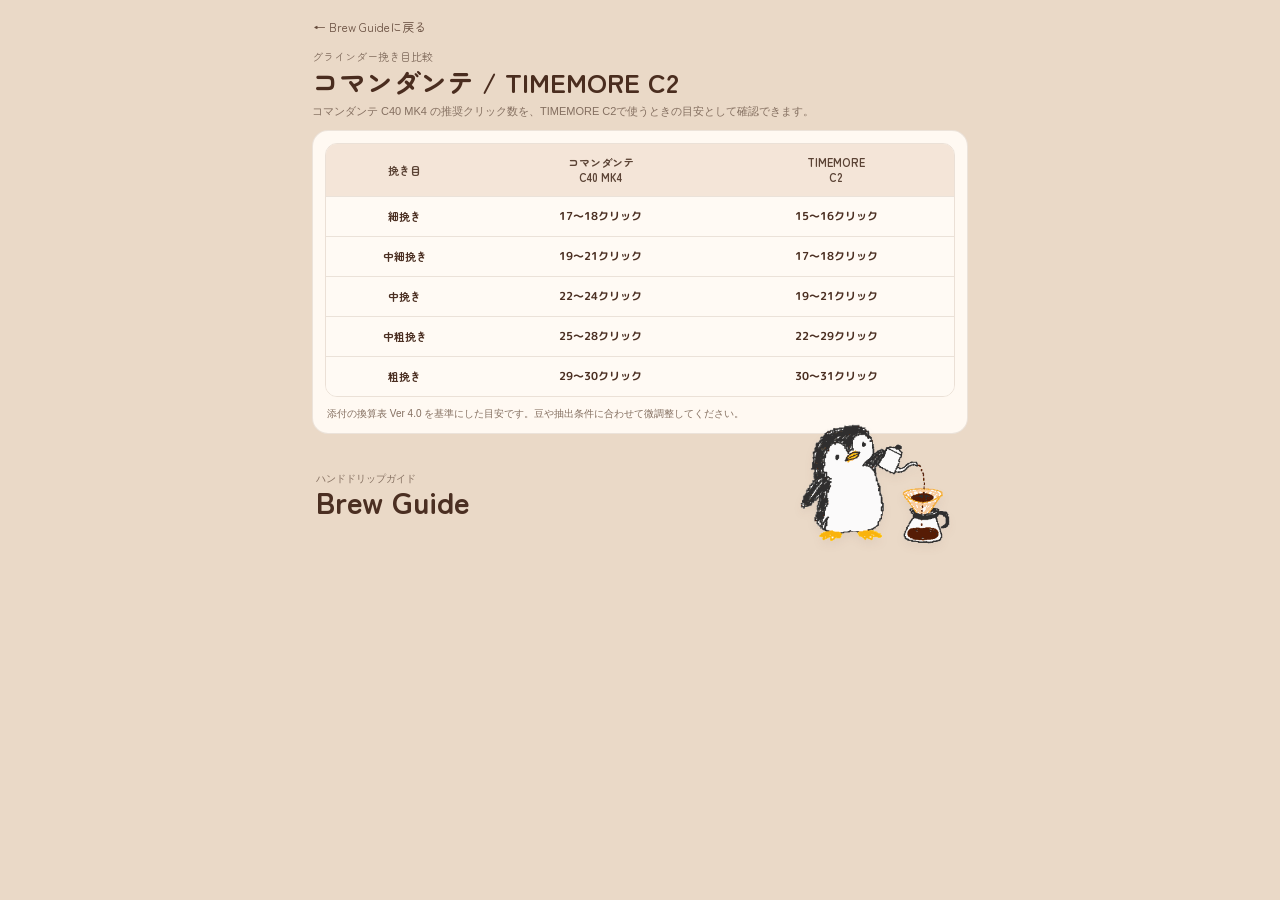
==== grinder.html @ e85604e3 "Add grinder comparison table" ====
<!doctype html>
<html lang="ja">
<head>
<meta charset="utf-8">
<meta name="viewport" content="width=device-width,initial-scale=1,viewport-fit=cover">
<meta name="theme-color" content="#ead9c7">
<meta name="apple-mobile-web-app-capable" content="yes">
<title>挽き目比較 | Brew Guide</title>
<link rel="preconnect" href="https://fonts.googleapis.com">
<link rel="preconnect" href="https://fonts.gstatic.com" crossorigin>
<link href="https://fonts.googleapis.com/css2?family=M+PLUS+Rounded+1c:wght@400;500;700;800;900&family=Zen+Maru+Gothic:wght@500;700&display=swap" rel="stylesheet">
<style>
:root{--bg:#ead9c7;--panel:#fff9f2;--panel2:#f3e5d8;--ink:#3a2418;--muted:#846f60;--line:rgba(111,78,55,.14);--deep:#4a2d1f;--r:'Zen Maru Gothic',sans-serif;--n:'M PLUS Rounded 1c',sans-serif}
*{box-sizing:border-box}body{margin:0;background:var(--bg);color:var(--ink);font-family:-apple-system,BlinkMacSystemFont,"Hiragino Sans","Yu Gothic",Meiryo,sans-serif}.wrap{width:min(100%,680px);margin:auto;padding:10px 12px 18px}.back{display:inline-block;padding:8px 2px;color:#654b3c;text-decoration:none;font-family:var(--r);font-size:12px}.head{margin:5px 0 10px}.eyebrow{font-family:var(--r);font-size:11px;color:var(--muted);margin:0 0 2px}.title{font-family:var(--r);font-size:27px;line-height:1.15;margin:0;color:var(--deep)}.lead{font-size:11px;color:var(--muted);line-height:1.55;margin:6px 0 0}.card{background:var(--panel);border:1px solid rgba(111,78,55,.13);border-radius:16px;padding:12px;margin-top:8px}.tableWrap{overflow:hidden;border-radius:12px;border:1px solid var(--line)}table{width:100%;border-collapse:collapse;table-layout:fixed}th,td{padding:11px 6px;text-align:center;border-bottom:1px solid var(--line);font-size:11px}th{background:#f4e5d8;font-family:var(--r);font-weight:700;color:#5b4335;line-height:1.35}td{background:#fffaf4;font-family:var(--n);font-weight:700;color:#4b2f22}th:first-child,td:first-child{width:25%;font-family:var(--r)}tr:last-child td{border-bottom:0}.note{font-size:10px;color:var(--muted);line-height:1.55;margin:9px 2px 0}.brand{position:relative;min-height:130px;margin-top:4px}.brandText{position:absolute;left:4px;top:34px;z-index:2}.sub{font-size:10px;color:var(--muted);margin:0}.brandTitle{font-family:var(--r);font-size:31px;font-weight:700;margin:0;line-height:.96;color:#4b2f22}.penguin{position:absolute;right:18px;top:-14px;width:150px;filter:drop-shadow(0 5px 4px rgba(75,47,34,.05))}@media(max-width:430px){.wrap{padding:8px 10px 14px}.title{font-size:25px}.card{padding:9px}.tableWrap{border-radius:11px}th,td{padding:10px 3px;font-size:10.5px}.brandTitle{font-size:30px}.penguin{width:148px}}
</style>
</head>
<body>
<main class="wrap">
  <a class="back" href="./">← Brew Guideに戻る</a>
  <header class="head">
    <p class="eyebrow">グラインダー挽き目比較</p>
    <h1 class="title">コマンダンテ / TIMEMORE C2</h1>
    <p class="lead">コマンダンテ C40 MK4 の推奨クリック数を、TIMEMORE C2で使うときの目安として確認できます。</p>
  </header>
  <section class="card">
    <div class="tableWrap">
      <table>
        <thead><tr><th>挽き目</th><th>コマンダンテ<br>C40 MK4</th><th>TIMEMORE<br>C2</th></tr></thead>
        <tbody>
          <tr><td>細挽き</td><td>17〜18クリック</td><td>15〜16クリック</td></tr>
          <tr><td>中細挽き</td><td>19〜21クリック</td><td>17〜18クリック</td></tr>
          <tr><td>中挽き</td><td>22〜24クリック</td><td>19〜21クリック</td></tr>
          <tr><td>中粗挽き</td><td>25〜28クリック</td><td>22〜29クリック</td></tr>
          <tr><td>粗挽き</td><td>29〜30クリック</td><td>30〜31クリック</td></tr>
        </tbody>
      </table>
    </div>
    <p class="note">添付の換算表 Ver 4.0 を基準にした目安です。豆や抽出条件に合わせて微調整してください。</p>
  </section>
  <footer class="brand"><div class="brandText"><p class="sub">ハンドドリップガイド</p><p class="brandTitle">Brew Guide</p></div><img class="penguin" src="./penguin-hero-transparent.png?v=2" alt="ペンギンがコーヒーを淹れているイラスト"></footer>
</main>
</body>
</html>
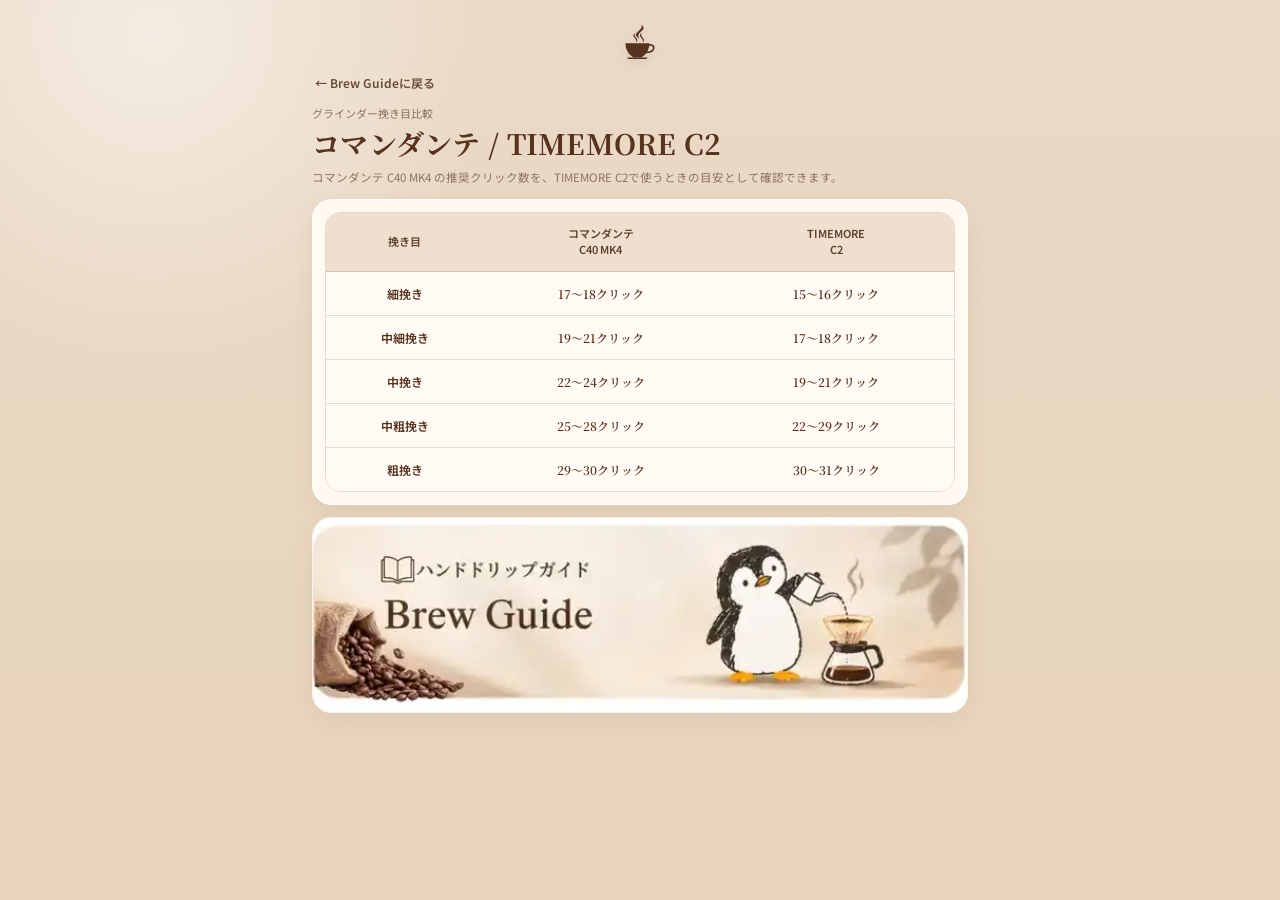
==== commit 384baf1e: "Redesign Brew Guide visual system" ====
--- a/grinder.html
+++ b/grinder.html
@@ -3,41 +3,24 @@
 <head>
 <meta charset="utf-8">
 <meta name="viewport" content="width=device-width,initial-scale=1,viewport-fit=cover">
-<meta name="theme-color" content="#ead9c7">
+<meta name="theme-color" content="#ead8c4">
 <meta name="apple-mobile-web-app-capable" content="yes">
-<title>挽き目比較 | Brew Guide</title>
+<title>クリック比較表 | Brew Guide</title>
 <link rel="preconnect" href="https://fonts.googleapis.com">
 <link rel="preconnect" href="https://fonts.gstatic.com" crossorigin>
-<link href="https://fonts.googleapis.com/css2?family=M+PLUS+Rounded+1c:wght@400;500;700;800;900&family=Zen+Maru+Gothic:wght@500;700&display=swap" rel="stylesheet">
+<link href="https://fonts.googleapis.com/css2?family=Noto+Sans+JP:wght@400;500;600;700&family=Noto+Serif+JP:wght@500;600;700&display=swap" rel="stylesheet">
+<link rel="stylesheet" href="./theme.css?v=16">
 <style>
-:root{--bg:#ead9c7;--panel:#fff9f2;--panel2:#f3e5d8;--ink:#3a2418;--muted:#846f60;--line:rgba(111,78,55,.14);--deep:#4a2d1f;--r:'Zen Maru Gothic',sans-serif;--n:'M PLUS Rounded 1c',sans-serif}
-*{box-sizing:border-box}body{margin:0;background:var(--bg);color:var(--ink);font-family:-apple-system,BlinkMacSystemFont,"Hiragino Sans","Yu Gothic",Meiryo,sans-serif}.wrap{width:min(100%,680px);margin:auto;padding:10px 12px 18px}.back{display:inline-block;padding:8px 2px;color:#654b3c;text-decoration:none;font-family:var(--r);font-size:12px}.head{margin:5px 0 10px}.eyebrow{font-family:var(--r);font-size:11px;color:var(--muted);margin:0 0 2px}.title{font-family:var(--r);font-size:27px;line-height:1.15;margin:0;color:var(--deep)}.lead{font-size:11px;color:var(--muted);line-height:1.55;margin:6px 0 0}.card{background:var(--panel);border:1px solid rgba(111,78,55,.13);border-radius:16px;padding:12px;margin-top:8px}.tableWrap{overflow:hidden;border-radius:12px;border:1px solid var(--line)}table{width:100%;border-collapse:collapse;table-layout:fixed}th,td{padding:11px 6px;text-align:center;border-bottom:1px solid var(--line);font-size:11px}th{background:#f4e5d8;font-family:var(--r);font-weight:700;color:#5b4335;line-height:1.35}td{background:#fffaf4;font-family:var(--n);font-weight:700;color:#4b2f22}th:first-child,td:first-child{width:25%;font-family:var(--r)}tr:last-child td{border-bottom:0}.note{font-size:10px;color:var(--muted);line-height:1.55;margin:9px 2px 0}.brand{position:relative;min-height:130px;margin-top:4px}.brandText{position:absolute;left:4px;top:34px;z-index:2}.sub{font-size:10px;color:var(--muted);margin:0}.brandTitle{font-family:var(--r);font-size:31px;font-weight:700;margin:0;line-height:.96;color:#4b2f22}.penguin{position:absolute;right:18px;top:-14px;width:150px;filter:drop-shadow(0 5px 4px rgba(75,47,34,.05))}@media(max-width:430px){.wrap{padding:8px 10px 14px}.title{font-size:25px}.card{padding:9px}.tableWrap{border-radius:11px}th,td{padding:10px 3px;font-size:10.5px}.brandTitle{font-size:30px}.penguin{width:148px}}
+.grinderWrap{width:min(100%,680px);margin:auto;padding:18px 12px 24px}.back{display:inline-flex;align-items:center;gap:5px;color:#684b39;text-decoration:none;font-size:12px;font-weight:600;padding:8px 3px}.grinderHead{margin:7px 0 12px}.grinderEyebrow{font-size:11px;color:var(--muted);margin:0 0 4px}.grinderTitle{font-family:var(--serif);font-size:28px;line-height:1.25;margin:0;color:var(--deep);letter-spacing:.01em}.grinderLead{font-size:11.5px;color:var(--muted);line-height:1.7;margin:7px 0 0}.grinderCard{background:rgba(255,250,243,.96);border:1px solid rgba(255,255,255,.78);border-radius:20px;box-shadow:var(--shadow);padding:12px;margin-top:10px}.tableWrap{overflow:hidden;border-radius:15px;border:1px solid var(--line)}table{width:100%;border-collapse:collapse;table-layout:fixed}th,td{padding:13px 6px;text-align:center;border-bottom:1px solid var(--line)}th{background:#f0dfcf;color:#5d402f;font-size:11px;font-weight:600;line-height:1.45}td{background:#fffaf4;color:var(--deep);font-family:var(--serif);font-size:12px;font-weight:600}th:first-child,td:first-child{width:25%;font-family:var(--sans);font-weight:600}tr:last-child td{border-bottom:0}.grinderFooter{margin-top:12px;border-radius:19px;overflow:hidden;box-shadow:var(--shadow);border:1px solid rgba(255,255,255,.72)}.grinderFooter img{display:block;width:100%;height:auto}@media(max-width:430px){.grinderWrap{padding:13px 10px 20px}.grinderTitle{font-size:25px}.grinderCard{padding:9px;border-radius:18px}.tableWrap{border-radius:13px}th,td{padding:11px 3px;font-size:10.8px}.grinderFooter{border-radius:17px}}
 </style>
 </head>
 <body>
-<main class="wrap">
+<main class="grinderWrap">
+  <div class="appMark" aria-hidden="true"><svg><use href="./coffee-icons.svg#cup"></use></svg></div>
   <a class="back" href="./">← Brew Guideに戻る</a>
-  <header class="head">
-    <p class="eyebrow">グラインダー挽き目比較</p>
-    <h1 class="title">コマンダンテ / TIMEMORE C2</h1>
-    <p class="lead">コマンダンテ C40 MK4 の推奨クリック数を、TIMEMORE C2で使うときの目安として確認できます。</p>
-  </header>
-  <section class="card">
-    <div class="tableWrap">
-      <table>
-        <thead><tr><th>挽き目</th><th>コマンダンテ<br>C40 MK4</th><th>TIMEMORE<br>C2</th></tr></thead>
-        <tbody>
-          <tr><td>細挽き</td><td>17〜18クリック</td><td>15〜16クリック</td></tr>
-          <tr><td>中細挽き</td><td>19〜21クリック</td><td>17〜18クリック</td></tr>
-          <tr><td>中挽き</td><td>22〜24クリック</td><td>19〜21クリック</td></tr>
-          <tr><td>中粗挽き</td><td>25〜28クリック</td><td>22〜29クリック</td></tr>
-          <tr><td>粗挽き</td><td>29〜30クリック</td><td>30〜31クリック</td></tr>
-        </tbody>
-      </table>
-    </div>
-    <p class="note">添付の換算表 Ver 4.0 を基準にした目安です。豆や抽出条件に合わせて微調整してください。</p>
-  </section>
-  <footer class="brand"><div class="brandText"><p class="sub">ハンドドリップガイド</p><p class="brandTitle">Brew Guide</p></div><img class="penguin" src="./penguin-hero-transparent.png?v=2" alt="ペンギンがコーヒーを淹れているイラスト"></footer>
+  <header class="grinderHead"><p class="grinderEyebrow">グラインダー挽き目比較</p><h1 class="grinderTitle">コマンダンテ / TIMEMORE C2</h1><p class="grinderLead">コマンダンテ C40 MK4 の推奨クリック数を、TIMEMORE C2で使うときの目安として確認できます。</p></header>
+  <section class="grinderCard"><div class="tableWrap"><table><thead><tr><th>挽き目</th><th>コマンダンテ<br>C40 MK4</th><th>TIMEMORE<br>C2</th></tr></thead><tbody><tr><td>細挽き</td><td>17〜18クリック</td><td>15〜16クリック</td></tr><tr><td>中細挽き</td><td>19〜21クリック</td><td>17〜18クリック</td></tr><tr><td>中挽き</td><td>22〜24クリック</td><td>19〜21クリック</td></tr><tr><td>中粗挽き</td><td>25〜28クリック</td><td>22〜29クリック</td></tr><tr><td>粗挽き</td><td>29〜30クリック</td><td>30〜31クリック</td></tr></tbody></table></div></section>
+  <footer class="grinderFooter"><img src="./footer-banner.webp?v=16" alt="ハンドドリップガイド Brew Guide"></footer>
 </main>
 </body>
-</html>+</html>
--- a/theme.css
+++ b/theme.css
@@ -0,0 +1,53 @@
+:root{
+  --bg:#ead8c4;
+  --paper:#fffaf3;
+  --paper-2:#f6eadc;
+  --paper-3:#efdecc;
+  --ink:#4a2b1b;
+  --muted:#8d7463;
+  --deep:#56321f;
+  --accent:#8f6847;
+  --line:rgba(86,50,31,.16);
+  --shadow:0 8px 24px rgba(82,52,32,.07);
+  --sans:'Noto Sans JP',-apple-system,BlinkMacSystemFont,'Hiragino Sans','Yu Gothic',Meiryo,sans-serif;
+  --serif:'Noto Serif JP','Yu Mincho','Hiragino Mincho ProN',serif;
+}
+*{box-sizing:border-box}
+html{background:var(--bg)}
+body{margin:0;background:
+  radial-gradient(circle at 12% 4%,rgba(255,255,255,.5),transparent 24%),
+  linear-gradient(180deg,#ead9c6 0%,#e8d4bd 100%);
+  color:var(--ink);font-family:var(--sans);line-height:1.42;min-height:100vh}
+button,input{font:inherit}button{cursor:pointer;-webkit-tap-highlight-color:transparent}
+.wrap{width:min(100%,680px);margin:auto;padding:18px 12px 24px}
+.appMark{height:48px;display:flex;align-items:center;justify-content:center;color:var(--deep)}
+.appMark svg{width:34px;height:34px;filter:drop-shadow(0 3px 4px rgba(72,43,26,.08))}
+.modeSwitch{display:grid;grid-template-columns:repeat(3,1fr);gap:4px;background:rgba(255,250,243,.88);padding:5px;border:1px solid rgba(255,255,255,.72);border-radius:20px;box-shadow:var(--shadow);position:relative;overflow:hidden}
+.modeBtn{position:relative;min-height:44px;border:0;border-radius:15px;background:transparent;color:#765d4c;font-size:13px;font-weight:600;letter-spacing:.02em;transition:.18s ease}
+.modeBtn+ .modeBtn:before{content:'';position:absolute;left:-2px;top:12px;bottom:12px;width:1px;background:rgba(86,50,31,.12)}
+.modeBtn.active{background:linear-gradient(180deg,#68422c,#4d2c1b);color:#fff;box-shadow:0 6px 12px rgba(76,44,26,.18)}
+.modeBtn.active:before,.modeBtn.active+.modeBtn:before{opacity:0}
+.modeBtn:disabled{opacity:.58;cursor:not-allowed}
+.card,.timer{margin-top:10px;border:1px solid rgba(255,255,255,.72);border-radius:20px;box-shadow:var(--shadow)}
+.timer{position:relative;overflow:hidden;padding:14px;background:#7a5a42;color:#fff;isolation:isolate}
+.timer:before{content:'';position:absolute;inset:0;background:linear-gradient(90deg,rgba(74,43,27,.78),rgba(97,66,45,.58)),url('./timer-bg.webp') center/cover no-repeat;z-index:-2}
+.timer:after{content:'';position:absolute;inset:0;background:linear-gradient(180deg,rgba(255,255,255,.08),rgba(0,0,0,.08));z-index:-1}
+.timerTitle{display:flex;align-items:center;gap:8px;font-size:13px;font-weight:600;color:#fff;margin:0 0 8px;letter-spacing:.04em}
+.icon{width:18px;height:18px;display:inline-block;flex:0 0 auto;color:currentColor}
+.timerTitle .icon{width:19px;height:19px}
+.timerCard{background:transparent;border:0;border-radius:15px;padding:2px 6px 8px;text-align:center;transition:.2s}
+.dots{display:flex;justify-content:center;gap:8px;margin:0 0 6px}.dot{width:7px;height:7px;border:1.5px solid rgba(255,255,255,.92);border-radius:50%}.dot.current{background:#fff;transform:scale(1.25)}.dot.done{background:#fff;opacity:.38}
+.readout{display:grid;grid-template-columns:1.08fr .92fr;align-items:center;gap:12px}.amountWrap{display:flex;align-items:baseline;justify-content:center;gap:8px}.timerStep{font-size:15px;font-weight:600;color:rgba(255,255,255,.88);white-space:nowrap}.timerAmount{font-family:var(--serif);font-size:44px;font-weight:700;line-height:1;color:#fff;font-variant-numeric:tabular-nums}.clock{font-family:var(--serif);font-size:36px;font-weight:600;line-height:1;color:#fff;white-space:nowrap;font-variant-numeric:tabular-nums}
+.timerCard.alert{background:rgba(255,250,243,.18);transform:scale(1.005)}
+.actions{display:flex;gap:8px;margin-top:10px}.actions button{min-height:42px;border:1px solid rgba(255,255,255,.48);border-radius:14px;background:rgba(255,250,243,.92);color:var(--deep);padding:0 13px;font-size:12px;font-weight:600;box-shadow:0 4px 10px rgba(65,39,24,.12);white-space:nowrap}.actions .primary{flex:1;background:linear-gradient(180deg,#5d3824,#492919);color:#fff;border-color:rgba(75,43,27,.85)}.actions .primary:before{content:'▶';font-size:9px;margin-right:7px}.actions button:disabled{color:#bdafa4;background:rgba(255,250,243,.66);box-shadow:none}.actions .primary:disabled:before{opacity:.5}
+#cafePourCard{background:linear-gradient(145deg,#fffaf3,#f0dfcd);color:var(--ink);min-height:175px;display:flex;flex-direction:column;justify-content:center;padding:16px}#cafePourCard:before,#cafePourCard:after{display:none}#cafePourCard .timerTitle{color:var(--deep)}.cafePourStatic{display:flex;align-items:center;justify-content:center;min-height:100px;background:rgba(255,255,255,.48);border:1px solid var(--line);border-radius:16px}.cafePourMain{font-family:var(--serif);font-size:40px;font-weight:700;color:var(--deep)}
+.recipe{display:grid;grid-template-columns:auto 1fr auto;align-items:center;gap:10px;background:rgba(255,248,239,.72);backdrop-filter:blur(8px);padding:11px 15px;border:1px solid rgba(255,255,255,.76)}.recipeLabel{display:flex;align-items:center;gap:7px;font-size:13px;font-weight:600;color:#654a39;white-space:nowrap}.recipeLabel .icon{width:16px;height:16px}.recipeStyle{font-size:12px;text-align:center;color:#8b7565}.recipeMeta{font-family:var(--serif);font-size:20px;font-weight:700;white-space:nowrap;color:var(--deep)}.recipe.sevenRecipe{grid-template-columns:auto 1fr}.recipe.sevenRecipe .recipeStyle{display:flex;justify-content:flex-end;gap:8px;flex-wrap:wrap;font-size:11px;color:#6e5545}.recipe.sevenRecipe .recipeStyle b{font-weight:700;color:var(--deep)}.recipe.sevenRecipe .recipeMeta{display:none}
+.settings{background:rgba(255,250,243,.96);padding:14px 13px 13px;border:1px solid rgba(255,255,255,.78)}.block+.block{margin-top:13px;padding-top:2px}.block.tasteBlock{margin-top:14px}.block.strengthBlock{margin-top:12px}.block h2,.cafeSectionTitle{display:flex;align-items:center;gap:7px;font-size:14px;font-weight:600;color:var(--deep);margin:0 0 8px}.block h2 .icon,.cafeSectionTitle .icon{width:18px;height:18px;color:#765038}
+.grid3{display:grid;grid-template-columns:repeat(3,1fr);gap:7px}.grid2{display:grid;grid-template-columns:repeat(2,1fr);gap:7px}.choice{position:relative;min-height:48px;border:1px solid var(--line);background:rgba(255,252,247,.9);border-radius:14px;color:var(--ink);padding:7px 9px;box-shadow:0 2px 8px rgba(84,49,29,.035);transition:.16s ease}.choice.active{background:linear-gradient(180deg,#96704f,#825d40);color:#fff;border-color:#8b6345;box-shadow:0 5px 12px rgba(99,65,42,.14)}.choice.active:after{content:'✓';position:absolute;right:8px;top:7px;font-size:11px;font-weight:700;color:#fff;opacity:.92}.choice:disabled{opacity:.6}.bean,.roast{display:flex;align-items:center;justify-content:center;gap:7px}.beanMain{font-family:var(--serif);font-size:18px;font-weight:700}.beanWater{font-size:11px;color:var(--muted)}.active .beanWater{color:rgba(255,255,255,.75)}.roast strong{font-size:12px}.temp{font-family:var(--serif);font-size:18px;font-weight:700}.taste .choice,#strengthChoices .choice,.milkRatios .choice{font-weight:600}.strengthNote{font-size:.62em;font-weight:400;opacity:.78;margin-left:2px}
+.grind{display:flex;justify-content:center;align-items:center;gap:9px;flex-wrap:wrap;margin:9px 2px 0;color:var(--muted);font-size:11.5px}.compareBtn{display:inline-flex;align-items:center;justify-content:center;min-height:31px;padding:4px 11px;border:1px solid var(--line);border-radius:999px;background:#fffaf4;color:#684b39;text-decoration:none;font-size:11px;font-weight:600;box-shadow:0 2px 7px rgba(84,49,29,.05)}
+.range{margin-top:8px;padding:0 3px}.rangeTop{display:flex;justify-content:flex-end;font-size:12px;font-weight:700}.range input{width:100%;accent-color:#8b6547;margin:5px 0 3px}.hint{text-align:center;color:var(--muted);font-size:11.5px;margin:0}.settings details{margin-top:10px;padding:10px 3px 0;border-top:1px solid rgba(86,50,31,.08)}.settings summary{list-style:none;cursor:pointer;color:#5f4434;font-size:12.5px;font-weight:500}.settings summary::-webkit-details-marker{display:none}.settings summary:before{content:'▶';font-size:9px;margin-right:7px}.settings details[open] summary:before{content:'▼'}.details{font-size:11px;color:var(--muted);padding:5px 3px 0}
+.fixedSettings{background:rgba(255,250,243,.96);padding:14px 13px}.infoGrid{display:grid;grid-template-columns:repeat(2,1fr);gap:8px}.infoItem{background:#f4e6d8;border:1px solid rgba(255,255,255,.55);border-radius:14px;padding:10px 12px}.infoLabel{font-size:10.5px;color:var(--muted);margin-bottom:2px}.infoValue{font-family:var(--serif);font-size:17px;font-weight:700;color:var(--deep)}.infoSub{font-size:10.5px;color:var(--muted);margin-top:3px}.wide{grid-column:1/-1}.infoSplit{display:flex;justify-content:space-between;align-items:baseline;gap:8px}.infoSplit span{font-size:10.5px;color:var(--muted)}.infoCompare{margin-top:7px}.timelineWrap{margin-top:11px;padding:10px 2px 0;border-top:1px solid rgba(86,50,31,.08)}.timelineLabel{font-size:10.5px;color:var(--muted);margin-bottom:3px}.timeline{font-size:12px;font-weight:600;color:#5b4233;white-space:nowrap}.note{font-size:10.5px;color:var(--muted);margin:5px 0 0}.milkCalc{margin-top:12px;padding-top:10px;border-top:1px solid rgba(86,50,31,.08)}.milkRatios .choice{font-size:11.5px;line-height:1.3}.calcResults{display:grid;grid-template-columns:1fr 1fr;gap:8px;margin-top:8px}.calcBox{background:#f4e6d8;border-radius:14px;padding:9px 11px}.calcLabel{font-size:10px;color:var(--muted)}.calcValue{font-family:var(--serif);font-size:20px;font-weight:700;color:var(--deep);margin-top:2px}
+#settings46,#settingsSeven,#settingsCafe{min-height:455px}.brand{margin-top:11px;border-radius:19px;overflow:hidden;box-shadow:var(--shadow);border:1px solid rgba(255,255,255,.72);background:#f5e8d8}.brand img{display:block;width:100%;height:auto}.hidden{display:none!important}
+@media(max-width:430px){
+ .wrap{padding:13px 10px 20px}.appMark{height:42px}.appMark svg{width:31px;height:31px}.modeSwitch{padding:4px;border-radius:18px}.modeBtn{min-height:40px;font-size:12px}.card,.timer{margin-top:9px;border-radius:18px}.timer{padding:12px 10px}.timerTitle{font-size:12.5px}.timerCard{padding:1px 4px 7px}.readout{gap:8px}.timerStep{font-size:13.5px}.fourSixTimer .timerStep,.sevenTimer .timerStep{font-size:14px}.timerAmount{font-size:38px}.clock{font-size:31px}.actions{gap:6px;margin-top:8px}.actions button{min-height:39px;padding:0 10px;font-size:11.5px}.recipe{padding:10px 11px}.recipeLabel{font-size:12.5px}.recipeStyle{font-size:11.5px}.recipeMeta{font-size:18px}.recipe.sevenRecipe .recipeStyle{font-size:10.5px;gap:5px}.settings,.fixedSettings{padding:12px 10px}.block h2,.cafeSectionTitle{font-size:13.5px}.grid3,.grid2{gap:6px}.choice{min-height:45px;padding:6px}.beanMain{font-size:17px}.beanWater{font-size:10.5px}.temp{font-size:17px}.grind{font-size:11px}.compareBtn{min-height:29px;font-size:10.5px}.infoItem{padding:9px 10px}.infoValue{font-size:16px}.timeline{font-size:10.7px}.note{font-size:10px}#settings46,#settingsSeven,#settingsCafe{min-height:455px}.cafePourMain{font-size:34px}.brand{border-radius:17px}}
+@media(max-width:360px){.timerAmount{font-size:34px}.clock{font-size:28px}.timeline{font-size:10px;letter-spacing:-.02em}.recipe.sevenRecipe .recipeStyle{font-size:9.7px}.choice{min-height:43px}.brand{border-radius:15px}}
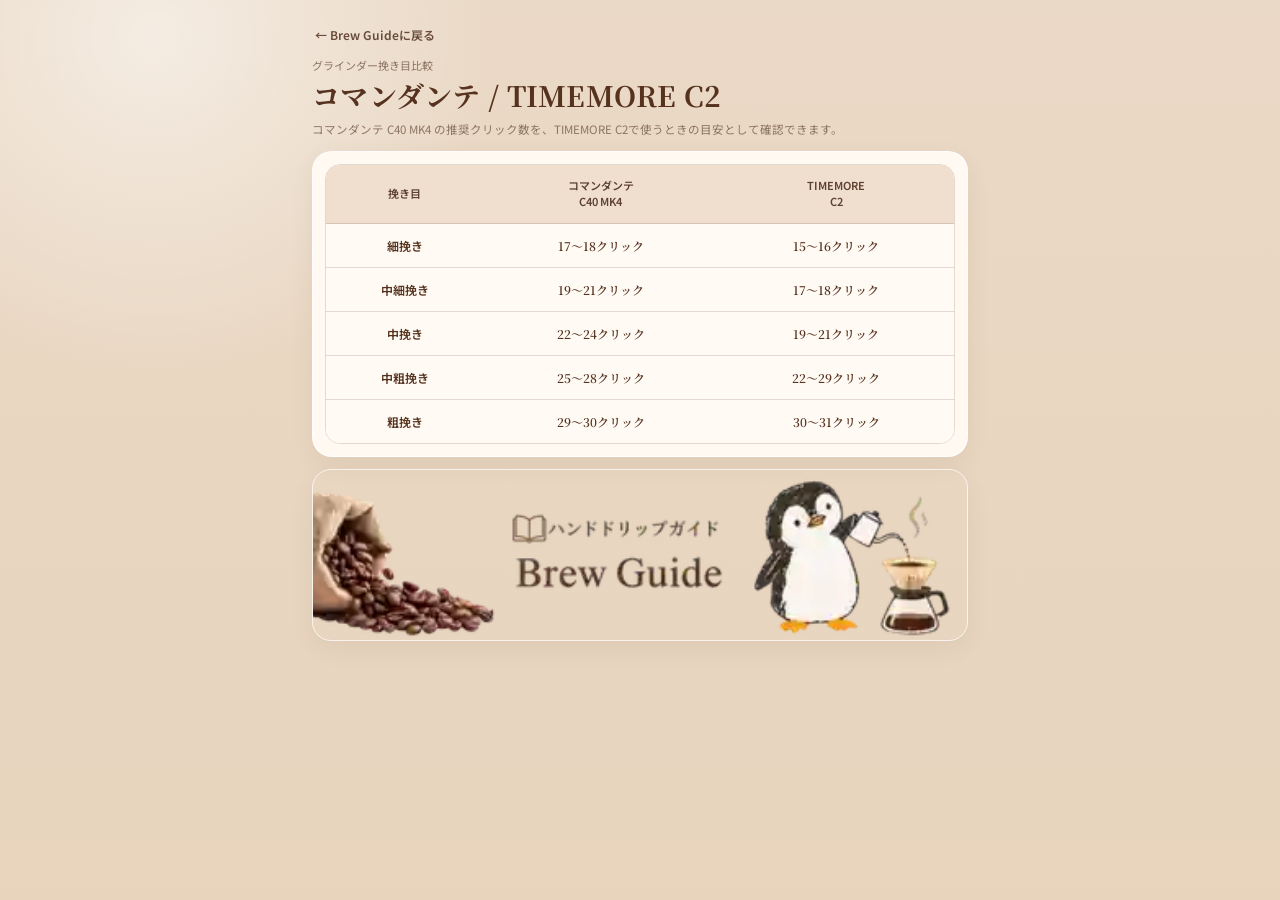
==== commit f6ecd2a7: "Clean up styles and remove obsolete brew guide code" ====
--- a/grinder.html
+++ b/grinder.html
@@ -9,18 +9,59 @@
 <link rel="preconnect" href="https://fonts.googleapis.com">
 <link rel="preconnect" href="https://fonts.gstatic.com" crossorigin>
 <link href="https://fonts.googleapis.com/css2?family=Noto+Sans+JP:wght@400;500;600;700&family=Noto+Serif+JP:wght@500;600;700&display=swap" rel="stylesheet">
-<link rel="stylesheet" href="./theme.css?v=16">
+<link rel="stylesheet" href="./theme.css?v=30">
 <style>
-.grinderWrap{width:min(100%,680px);margin:auto;padding:18px 12px 24px}.back{display:inline-flex;align-items:center;gap:5px;color:#684b39;text-decoration:none;font-size:12px;font-weight:600;padding:8px 3px}.grinderHead{margin:7px 0 12px}.grinderEyebrow{font-size:11px;color:var(--muted);margin:0 0 4px}.grinderTitle{font-family:var(--serif);font-size:28px;line-height:1.25;margin:0;color:var(--deep);letter-spacing:.01em}.grinderLead{font-size:11.5px;color:var(--muted);line-height:1.7;margin:7px 0 0}.grinderCard{background:rgba(255,250,243,.96);border:1px solid rgba(255,255,255,.78);border-radius:20px;box-shadow:var(--shadow);padding:12px;margin-top:10px}.tableWrap{overflow:hidden;border-radius:15px;border:1px solid var(--line)}table{width:100%;border-collapse:collapse;table-layout:fixed}th,td{padding:13px 6px;text-align:center;border-bottom:1px solid var(--line)}th{background:#f0dfcf;color:#5d402f;font-size:11px;font-weight:600;line-height:1.45}td{background:#fffaf4;color:var(--deep);font-family:var(--serif);font-size:12px;font-weight:600}th:first-child,td:first-child{width:25%;font-family:var(--sans);font-weight:600}tr:last-child td{border-bottom:0}.grinderFooter{margin-top:12px;border-radius:19px;overflow:hidden;box-shadow:var(--shadow);border:1px solid rgba(255,255,255,.72)}.grinderFooter img{display:block;width:100%;height:auto}@media(max-width:430px){.grinderWrap{padding:13px 10px 20px}.grinderTitle{font-size:25px}.grinderCard{padding:9px;border-radius:18px}.tableWrap{border-radius:13px}th,td{padding:11px 3px;font-size:10.8px}.grinderFooter{border-radius:17px}}
+.grinderWrap{width:min(100%,680px);margin:auto;padding:18px 12px 24px}
+.back{display:inline-flex;align-items:center;gap:5px;color:#684b39;text-decoration:none;font-size:12px;font-weight:600;padding:8px 3px}
+.grinderHead{margin:7px 0 12px}
+.grinderEyebrow{font-size:11px;color:var(--muted);margin:0 0 4px}
+.grinderTitle{font-family:var(--serif);font-size:28px;line-height:1.25;margin:0;color:var(--deep);letter-spacing:.01em}
+.grinderLead{font-size:11.5px;color:var(--muted);line-height:1.7;margin:7px 0 0}
+.grinderCard{background:rgba(255,250,243,.96);border:1px solid rgba(255,255,255,.78);border-radius:20px;box-shadow:var(--shadow);padding:12px;margin-top:10px}
+.tableWrap{overflow:hidden;border-radius:15px;border:1px solid var(--line)}
+table{width:100%;border-collapse:collapse;table-layout:fixed}
+th,td{padding:13px 6px;text-align:center;border-bottom:1px solid var(--line)}
+th{background:#f0dfcf;color:#5d402f;font-size:11px;font-weight:600;line-height:1.45}
+td{background:#fffaf4;color:var(--deep);font-family:var(--serif);font-size:12px;font-weight:600}
+th:first-child,td:first-child{width:25%;font-family:var(--sans);font-weight:600}
+tr:last-child td{border-bottom:0}
+.grinderFooter{margin-top:12px;border-radius:19px;overflow:hidden;box-shadow:var(--shadow);border:1px solid rgba(255,255,255,.72)}
+.grinderFooter img{display:block;width:100%;height:auto}
+@media(max-width:430px){
+  .grinderWrap{padding:13px 10px 20px}
+  .grinderTitle{font-size:25px}
+  .grinderCard{padding:9px;border-radius:18px}
+  .tableWrap{border-radius:13px}
+  th,td{padding:11px 3px;font-size:10.8px}
+  .grinderFooter{border-radius:17px}
+}
 </style>
 </head>
 <body>
 <main class="grinderWrap">
-  <div class="appMark" aria-hidden="true"><svg><use href="./coffee-icons.svg#cup"></use></svg></div>
   <a class="back" href="./">← Brew Guideに戻る</a>
-  <header class="grinderHead"><p class="grinderEyebrow">グラインダー挽き目比較</p><h1 class="grinderTitle">コマンダンテ / TIMEMORE C2</h1><p class="grinderLead">コマンダンテ C40 MK4 の推奨クリック数を、TIMEMORE C2で使うときの目安として確認できます。</p></header>
-  <section class="grinderCard"><div class="tableWrap"><table><thead><tr><th>挽き目</th><th>コマンダンテ<br>C40 MK4</th><th>TIMEMORE<br>C2</th></tr></thead><tbody><tr><td>細挽き</td><td>17〜18クリック</td><td>15〜16クリック</td></tr><tr><td>中細挽き</td><td>19〜21クリック</td><td>17〜18クリック</td></tr><tr><td>中挽き</td><td>22〜24クリック</td><td>19〜21クリック</td></tr><tr><td>中粗挽き</td><td>25〜28クリック</td><td>22〜29クリック</td></tr><tr><td>粗挽き</td><td>29〜30クリック</td><td>30〜31クリック</td></tr></tbody></table></div></section>
-  <footer class="grinderFooter"><img src="./footer-banner.webp?v=16" alt="ハンドドリップガイド Brew Guide"></footer>
+  <header class="grinderHead">
+    <p class="grinderEyebrow">グラインダー挽き目比較</p>
+    <h1 class="grinderTitle">コマンダンテ / TIMEMORE C2</h1>
+    <p class="grinderLead">コマンダンテ C40 MK4 の推奨クリック数を、TIMEMORE C2で使うときの目安として確認できます。</p>
+  </header>
+  <section class="grinderCard">
+    <div class="tableWrap">
+      <table>
+        <thead>
+          <tr><th>挽き目</th><th>コマンダンテ<br>C40 MK4</th><th>TIMEMORE<br>C2</th></tr>
+        </thead>
+        <tbody>
+          <tr><td>細挽き</td><td>17〜18クリック</td><td>15〜16クリック</td></tr>
+          <tr><td>中細挽き</td><td>19〜21クリック</td><td>17〜18クリック</td></tr>
+          <tr><td>中挽き</td><td>22〜24クリック</td><td>19〜21クリック</td></tr>
+          <tr><td>中粗挽き</td><td>25〜28クリック</td><td>22〜29クリック</td></tr>
+          <tr><td>粗挽き</td><td>29〜30クリック</td><td>30〜31クリック</td></tr>
+        </tbody>
+      </table>
+    </div>
+  </section>
+  <footer class="grinderFooter"><img src="./footer-banner.webp?v=30" alt="ハンドドリップガイド Brew Guide"></footer>
 </main>
 </body>
 </html>
--- a/theme.css
+++ b/theme.css
@@ -1,12 +1,8 @@
 :root{
   --bg:#ead8c4;
-  --paper:#fffaf3;
-  --paper-2:#f6eadc;
-  --paper-3:#efdecc;
   --ink:#4a2b1b;
   --muted:#8d7463;
   --deep:#56321f;
-  --accent:#8f6847;
   --line:rgba(86,50,31,.16);
   --shadow:0 8px 24px rgba(82,52,32,.07);
   --sans:'Noto Sans JP',-apple-system,BlinkMacSystemFont,'Hiragino Sans','Yu Gothic',Meiryo,sans-serif;
@@ -14,40 +10,503 @@
 }
 *{box-sizing:border-box}
 html{background:var(--bg)}
-body{margin:0;background:
-  radial-gradient(circle at 12% 4%,rgba(255,255,255,.5),transparent 24%),
-  linear-gradient(180deg,#ead9c6 0%,#e8d4bd 100%);
-  color:var(--ink);font-family:var(--sans);line-height:1.42;min-height:100vh}
-button,input{font:inherit}button{cursor:pointer;-webkit-tap-highlight-color:transparent}
-.wrap{width:min(100%,680px);margin:auto;padding:18px 12px 24px}
-.appMark{height:48px;display:flex;align-items:center;justify-content:center;color:var(--deep)}
-.appMark svg{width:34px;height:34px;filter:drop-shadow(0 3px 4px rgba(72,43,26,.08))}
-.modeSwitch{display:grid;grid-template-columns:repeat(3,1fr);gap:4px;background:rgba(255,250,243,.88);padding:5px;border:1px solid rgba(255,255,255,.72);border-radius:20px;box-shadow:var(--shadow);position:relative;overflow:hidden}
-.modeBtn{position:relative;min-height:44px;border:0;border-radius:15px;background:transparent;color:#765d4c;font-size:13px;font-weight:600;letter-spacing:.02em;transition:.18s ease}
-.modeBtn+ .modeBtn:before{content:'';position:absolute;left:-2px;top:12px;bottom:12px;width:1px;background:rgba(86,50,31,.12)}
-.modeBtn.active{background:linear-gradient(180deg,#68422c,#4d2c1b);color:#fff;box-shadow:0 6px 12px rgba(76,44,26,.18)}
+body{
+  margin:0;
+  min-height:100vh;
+  background:
+    radial-gradient(circle at 12% 4%,rgba(255,255,255,.5),transparent 24%),
+    linear-gradient(180deg,#ead9c6 0%,#e8d4bd 100%);
+  color:var(--ink);
+  font-family:var(--sans);
+  line-height:1.42;
+}
+button{
+  font:inherit;
+  cursor:pointer;
+  -webkit-tap-highlight-color:transparent;
+}
+.wrap{width:min(100%,680px);margin:auto;padding:2px 12px 24px}
+
+.modeSwitch{
+  display:grid;
+  grid-template-columns:repeat(3,1fr);
+  gap:4px;
+  position:relative;
+  overflow:hidden;
+  padding:5px;
+  border:1px solid rgba(255,255,255,.72);
+  border-radius:20px;
+  background:rgba(255,250,243,.88);
+  box-shadow:var(--shadow);
+}
+.modeBtn{
+  position:relative;
+  min-height:44px;
+  border:0;
+  border-radius:15px;
+  background:transparent;
+  color:#765d4c;
+  font-size:13px;
+  font-weight:600;
+  letter-spacing:.02em;
+  transition:.18s ease;
+}
+.modeBtn+.modeBtn:before{
+  content:'';
+  position:absolute;
+  left:-2px;
+  top:12px;
+  bottom:12px;
+  width:1px;
+  background:rgba(86,50,31,.12);
+}
+.modeBtn.active{
+  background:linear-gradient(180deg,#68422c,#4d2c1b);
+  color:#fff;
+  box-shadow:0 6px 12px rgba(76,44,26,.18);
+}
 .modeBtn.active:before,.modeBtn.active+.modeBtn:before{opacity:0}
 .modeBtn:disabled{opacity:.58;cursor:not-allowed}
-.card,.timer{margin-top:10px;border:1px solid rgba(255,255,255,.72);border-radius:20px;box-shadow:var(--shadow)}
-.timer{position:relative;overflow:hidden;padding:14px;background:#7a5a42;color:#fff;isolation:isolate}
-.timer:before{content:'';position:absolute;inset:0;background:linear-gradient(90deg,rgba(74,43,27,.78),rgba(97,66,45,.58)),url('./timer-bg.webp') center/cover no-repeat;z-index:-2}
-.timer:after{content:'';position:absolute;inset:0;background:linear-gradient(180deg,rgba(255,255,255,.08),rgba(0,0,0,.08));z-index:-1}
-.timerTitle{display:flex;align-items:center;gap:8px;font-size:13px;font-weight:600;color:#fff;margin:0 0 8px;letter-spacing:.04em}
+
+.card,.timer{
+  margin-top:10px;
+  border:1px solid rgba(255,255,255,.72);
+  border-radius:20px;
+  box-shadow:var(--shadow);
+}
+.timer{
+  position:relative;
+  isolation:isolate;
+  overflow:hidden;
+  padding:14px;
+  background:#76563f;
+  color:#fff;
+}
+.timer:before{
+  content:'';
+  position:absolute;
+  inset:0;
+  z-index:-2;
+  background:
+    linear-gradient(90deg,rgba(62,35,20,.72),rgba(78,48,29,.58)),
+    url('./timer-bg.webp') center/cover no-repeat;
+}
+.timer:after{
+  content:'';
+  position:absolute;
+  inset:0;
+  z-index:-1;
+  background:linear-gradient(180deg,rgba(0,0,0,.04),rgba(0,0,0,.15));
+}
+.timerTitle{
+  display:flex;
+  align-items:center;
+  gap:8px;
+  margin:0 0 2px;
+  padding-right:42%;
+  color:#fff;
+  font-size:13px;
+  font-weight:600;
+  letter-spacing:.04em;
+  text-shadow:0 1px 3px rgba(38,20,10,.42);
+}
 .icon{width:18px;height:18px;display:inline-block;flex:0 0 auto;color:currentColor}
-.timerTitle .icon{width:19px;height:19px}
-.timerCard{background:transparent;border:0;border-radius:15px;padding:2px 6px 8px;text-align:center;transition:.2s}
-.dots{display:flex;justify-content:center;gap:8px;margin:0 0 6px}.dot{width:7px;height:7px;border:1.5px solid rgba(255,255,255,.92);border-radius:50%}.dot.current{background:#fff;transform:scale(1.25)}.dot.done{background:#fff;opacity:.38}
-.readout{display:grid;grid-template-columns:1.08fr .92fr;align-items:center;gap:12px}.amountWrap{display:flex;align-items:baseline;justify-content:center;gap:8px}.timerStep{font-size:15px;font-weight:600;color:rgba(255,255,255,.88);white-space:nowrap}.timerAmount{font-family:var(--serif);font-size:44px;font-weight:700;line-height:1;color:#fff;font-variant-numeric:tabular-nums}.clock{font-family:var(--serif);font-size:36px;font-weight:600;line-height:1;color:#fff;white-space:nowrap;font-variant-numeric:tabular-nums}
+.timerTitle .icon{width:19px;height:19px;color:#fff}
+.timerCard{
+  padding:0 6px 3px;
+  border:0;
+  border-radius:15px;
+  background:transparent;
+  text-align:center;
+  transition:.2s;
+}
 .timerCard.alert{background:rgba(255,250,243,.18);transform:scale(1.005)}
-.actions{display:flex;gap:8px;margin-top:10px}.actions button{min-height:42px;border:1px solid rgba(255,255,255,.48);border-radius:14px;background:rgba(255,250,243,.92);color:var(--deep);padding:0 13px;font-size:12px;font-weight:600;box-shadow:0 4px 10px rgba(65,39,24,.12);white-space:nowrap}.actions .primary{flex:1;background:linear-gradient(180deg,#5d3824,#492919);color:#fff;border-color:rgba(75,43,27,.85)}.actions .primary:before{content:'▶';font-size:9px;margin-right:7px}.actions button:disabled{color:#bdafa4;background:rgba(255,250,243,.66);box-shadow:none}.actions .primary:disabled:before{opacity:.5}
-#cafePourCard{background:linear-gradient(145deg,#fffaf3,#f0dfcd);color:var(--ink);min-height:175px;display:flex;flex-direction:column;justify-content:center;padding:16px}#cafePourCard:before,#cafePourCard:after{display:none}#cafePourCard .timerTitle{color:var(--deep)}.cafePourStatic{display:flex;align-items:center;justify-content:center;min-height:100px;background:rgba(255,255,255,.48);border:1px solid var(--line);border-radius:16px}.cafePourMain{font-family:var(--serif);font-size:40px;font-weight:700;color:var(--deep)}
-.recipe{display:grid;grid-template-columns:auto 1fr auto;align-items:center;gap:10px;background:rgba(255,248,239,.72);backdrop-filter:blur(8px);padding:11px 15px;border:1px solid rgba(255,255,255,.76)}.recipeLabel{display:flex;align-items:center;gap:7px;font-size:13px;font-weight:600;color:#654a39;white-space:nowrap}.recipeLabel .icon{width:16px;height:16px}.recipeStyle{font-size:12px;text-align:center;color:#8b7565}.recipeMeta{font-family:var(--serif);font-size:20px;font-weight:700;white-space:nowrap;color:var(--deep)}.recipe.sevenRecipe{grid-template-columns:auto 1fr}.recipe.sevenRecipe .recipeStyle{display:flex;justify-content:flex-end;gap:8px;flex-wrap:wrap;font-size:11px;color:#6e5545}.recipe.sevenRecipe .recipeStyle b{font-weight:700;color:var(--deep)}.recipe.sevenRecipe .recipeMeta{display:none}
-.settings{background:rgba(255,250,243,.96);padding:14px 13px 13px;border:1px solid rgba(255,255,255,.78)}.block+.block{margin-top:13px;padding-top:2px}.block.tasteBlock{margin-top:14px}.block.strengthBlock{margin-top:12px}.block h2,.cafeSectionTitle{display:flex;align-items:center;gap:7px;font-size:14px;font-weight:600;color:var(--deep);margin:0 0 8px}.block h2 .icon,.cafeSectionTitle .icon{width:18px;height:18px;color:#765038}
-.grid3{display:grid;grid-template-columns:repeat(3,1fr);gap:7px}.grid2{display:grid;grid-template-columns:repeat(2,1fr);gap:7px}.choice{position:relative;min-height:48px;border:1px solid var(--line);background:rgba(255,252,247,.9);border-radius:14px;color:var(--ink);padding:7px 9px;box-shadow:0 2px 8px rgba(84,49,29,.035);transition:.16s ease}.choice.active{background:linear-gradient(180deg,#96704f,#825d40);color:#fff;border-color:#8b6345;box-shadow:0 5px 12px rgba(99,65,42,.14)}.choice.active:after{content:'✓';position:absolute;right:8px;top:7px;font-size:11px;font-weight:700;color:#fff;opacity:.92}.choice:disabled{opacity:.6}.bean,.roast{display:flex;align-items:center;justify-content:center;gap:7px}.beanMain{font-family:var(--serif);font-size:18px;font-weight:700}.beanWater{font-size:11px;color:var(--muted)}.active .beanWater{color:rgba(255,255,255,.75)}.roast strong{font-size:12px}.temp{font-family:var(--serif);font-size:18px;font-weight:700}.taste .choice,#strengthChoices .choice,.milkRatios .choice{font-weight:600}.strengthNote{font-size:.62em;font-weight:400;opacity:.78;margin-left:2px}
-.grind{display:flex;justify-content:center;align-items:center;gap:9px;flex-wrap:wrap;margin:9px 2px 0;color:var(--muted);font-size:11.5px}.compareBtn{display:inline-flex;align-items:center;justify-content:center;min-height:31px;padding:4px 11px;border:1px solid var(--line);border-radius:999px;background:#fffaf4;color:#684b39;text-decoration:none;font-size:11px;font-weight:600;box-shadow:0 2px 7px rgba(84,49,29,.05)}
-.range{margin-top:8px;padding:0 3px}.rangeTop{display:flex;justify-content:flex-end;font-size:12px;font-weight:700}.range input{width:100%;accent-color:#8b6547;margin:5px 0 3px}.hint{text-align:center;color:var(--muted);font-size:11.5px;margin:0}.settings details{margin-top:10px;padding:10px 3px 0;border-top:1px solid rgba(86,50,31,.08)}.settings summary{list-style:none;cursor:pointer;color:#5f4434;font-size:12.5px;font-weight:500}.settings summary::-webkit-details-marker{display:none}.settings summary:before{content:'▶';font-size:9px;margin-right:7px}.settings details[open] summary:before{content:'▼'}.details{font-size:11px;color:var(--muted);padding:5px 3px 0}
-.fixedSettings{background:rgba(255,250,243,.96);padding:14px 13px}.infoGrid{display:grid;grid-template-columns:repeat(2,1fr);gap:8px}.infoItem{background:#f4e6d8;border:1px solid rgba(255,255,255,.55);border-radius:14px;padding:10px 12px}.infoLabel{font-size:10.5px;color:var(--muted);margin-bottom:2px}.infoValue{font-family:var(--serif);font-size:17px;font-weight:700;color:var(--deep)}.infoSub{font-size:10.5px;color:var(--muted);margin-top:3px}.wide{grid-column:1/-1}.infoSplit{display:flex;justify-content:space-between;align-items:baseline;gap:8px}.infoSplit span{font-size:10.5px;color:var(--muted)}.infoCompare{margin-top:7px}.timelineWrap{margin-top:11px;padding:10px 2px 0;border-top:1px solid rgba(86,50,31,.08)}.timelineLabel{font-size:10.5px;color:var(--muted);margin-bottom:3px}.timeline{font-size:12px;font-weight:600;color:#5b4233;white-space:nowrap}.note{font-size:10.5px;color:var(--muted);margin:5px 0 0}.milkCalc{margin-top:12px;padding-top:10px;border-top:1px solid rgba(86,50,31,.08)}.milkRatios .choice{font-size:11.5px;line-height:1.3}.calcResults{display:grid;grid-template-columns:1fr 1fr;gap:8px;margin-top:8px}.calcBox{background:#f4e6d8;border-radius:14px;padding:9px 11px}.calcLabel{font-size:10px;color:var(--muted)}.calcValue{font-family:var(--serif);font-size:20px;font-weight:700;color:var(--deep);margin-top:2px}
-#settings46,#settingsSeven,#settingsCafe{min-height:455px}.brand{margin-top:11px;border-radius:19px;overflow:hidden;box-shadow:var(--shadow);border:1px solid rgba(255,255,255,.72);background:#f5e8d8}.brand img{display:block;width:100%;height:auto}.hidden{display:none!important}
+.dots{
+  display:flex;
+  position:absolute;
+  top:18px;
+  left:50%;
+  z-index:2;
+  justify-content:center;
+  gap:7px;
+  margin:0;
+  transform:translateX(-50%);
+}
+.dot{width:7px;height:7px;border:1.5px solid #fff;border-radius:50%}
+.dot.current{background:#fff;transform:scale(1.25)}
+.dot.done{background:#fff;opacity:.38}
+.readout{display:grid;grid-template-columns:1.08fr .92fr;align-items:center;gap:12px}
+.amountWrap{display:flex;align-items:baseline;justify-content:center;gap:8px}
+.timerStep{
+  color:#fff;
+  font-size:15px;
+  font-weight:600;
+  white-space:nowrap;
+  text-shadow:0 1px 3px rgba(38,20,10,.42);
+}
+.timerAmount{
+  color:#fff;
+  font-family:var(--serif);
+  font-size:44px;
+  font-weight:700;
+  font-variant-numeric:tabular-nums;
+  line-height:1;
+  text-shadow:0 1px 3px rgba(38,20,10,.42);
+}
+.clock{
+  color:#fff;
+  font-family:var(--serif);
+  font-size:36px;
+  font-weight:600;
+  font-variant-numeric:tabular-nums;
+  line-height:1;
+  white-space:nowrap;
+  text-shadow:0 1px 3px rgba(38,20,10,.42);
+}
+
+.actions{display:flex;gap:8px;margin-top:6px}
+.actions button{
+  min-height:42px;
+  padding:0 13px;
+  border:1px solid rgba(255,255,255,.48);
+  border-radius:14px;
+  background:rgba(255,250,243,.92);
+  color:var(--deep);
+  box-shadow:0 4px 10px rgba(65,39,24,.12);
+  font-size:12px;
+  font-weight:600;
+  white-space:nowrap;
+}
+.actions .primary{
+  flex:1;
+  border-color:rgba(86,50,31,.24);
+  background:#f4e6d8;
+  color:#4a2b1b;
+  box-shadow:0 4px 10px rgba(65,39,24,.10);
+}
+.actions .primary:before{content:'▶';margin-right:7px;color:#4a2b1b;font-size:9px}
+.actions button:disabled{background:rgba(255,250,243,.66);color:#bdafa4;box-shadow:none}
+.actions .primary:disabled:before{opacity:.5}
+.fourSixTimer,.sevenTimer{
+  min-height:160px;
+  display:flex;
+  flex-direction:column;
+  justify-content:center;
+}
+.fourSixTimer .actions,.sevenTimer .actions{transform:translateY(12px)}
+
+#cafePourCard{
+  min-height:160px;
+  display:flex;
+  flex-direction:column;
+  justify-content:center;
+  padding:10px;
+}
+#cafePourCard .timerTitle{margin-bottom:4px}
+.cafePourStatic{
+  display:flex;
+  align-items:center;
+  justify-content:center;
+  min-height:92px;
+  border:1px solid rgba(255,255,255,.32);
+  border-radius:16px;
+  background:transparent;
+}
+.cafePourMain{
+  color:#fff;
+  font-family:var(--serif);
+  font-size:32px;
+  font-weight:700;
+  text-shadow:0 1px 3px rgba(38,20,10,.42);
+}
+
+.recipe{
+  display:grid;
+  grid-template-columns:auto 1fr auto;
+  align-items:center;
+  gap:10px;
+  padding:11px 15px;
+  border:1px solid rgba(255,255,255,.76);
+  background:rgba(255,248,239,.72);
+  backdrop-filter:blur(8px);
+}
+.recipeLabel{
+  display:flex;
+  align-items:center;
+  gap:7px;
+  color:#654a39;
+  font-size:12.5px;
+  font-weight:600;
+  line-height:1.3;
+  white-space:nowrap;
+}
+.recipeLabel .icon{width:16px;height:16px}
+.recipeStyle{color:#8b7565;font-size:12px;text-align:center}
+.recipeMeta{
+  color:var(--deep);
+  font-family:var(--serif);
+  font-size:20px;
+  font-weight:700;
+  white-space:nowrap;
+}
+.recipe.sevenRecipe,.recipe.cafeRecipe{grid-template-columns:auto 1fr}
+.recipe.sevenRecipe .recipeLabel{font-size:0}
+.recipe.sevenRecipe .recipeLabel:after{
+  content:'抽出ポイント';
+  color:#654a39;
+  font-size:12.5px;
+  font-weight:600;
+  line-height:1.3;
+}
+.recipe.sevenRecipe .recipeStyle{
+  display:flex;
+  justify-content:flex-end;
+  gap:8px;
+  flex-wrap:wrap;
+  color:#4a2b1b;
+  font-size:12px;
+  font-weight:700;
+  line-height:1.42;
+}
+.recipe.sevenRecipe .recipeStyle b{color:#4a2b1b;font-weight:700}
+.recipe.cafeRecipe .recipeStyle{
+  color:#654a39;
+  font-size:12px;
+  font-weight:600;
+  line-height:1.42;
+  text-align:right;
+}
+.recipe.sevenRecipe .recipeMeta,.recipe.cafeRecipe .recipeMeta{display:none}
+
+.settings{
+  padding:14px 13px 13px;
+  border:1px solid rgba(255,255,255,.78);
+  background:rgba(255,250,243,.96);
+}
+.block+.block{margin-top:13px;padding-top:2px}
+.block.tasteBlock{margin-top:14px}
+.block.strengthBlock{margin-top:8px}
+.block h2,.cafeSectionTitle{
+  display:flex;
+  align-items:center;
+  gap:7px;
+  margin:0 0 8px;
+  color:var(--deep);
+  font-size:14px;
+  font-weight:600;
+}
+.block h2 .icon,.cafeSectionTitle .icon{width:18px;height:18px;color:#765038}
+.grid3{display:grid;grid-template-columns:repeat(3,1fr);gap:7px}
+.grid2{display:grid;grid-template-columns:repeat(2,1fr);gap:7px}
+.choice{
+  position:relative;
+  min-height:48px;
+  padding:7px 9px;
+  border:1px solid var(--line);
+  border-radius:14px;
+  background:rgba(255,252,247,.9);
+  color:var(--ink);
+  box-shadow:0 2px 8px rgba(84,49,29,.035);
+  transition:.16s ease;
+}
+.choice.active{
+  border-color:#8b6345;
+  background:linear-gradient(180deg,#96704f,#825d40);
+  color:#fff;
+  box-shadow:0 5px 12px rgba(99,65,42,.14);
+}
+.choice.active:after{
+  content:'✓';
+  position:absolute;
+  top:7px;
+  right:8px;
+  color:#fff;
+  font-size:11px;
+  font-weight:700;
+  opacity:.92;
+}
+.choice:disabled{opacity:.6}
+.bean,.roast{display:flex;align-items:center;justify-content:center;gap:7px}
+.beanMain{font-family:var(--serif);font-size:18px;font-weight:700}
+.beanWater{color:var(--muted);font-size:11px}
+.active .beanWater{color:rgba(255,255,255,.75)}
+.roast strong{font-size:12px}
+.temp{font-family:var(--serif);font-size:18px;font-weight:700}
+.taste .choice,#strengthChoices .choice,.milkRatios .choice{font-weight:600}
+.strengthNote{margin-left:2px;font-size:.62em;font-weight:400;opacity:.78}
+.grind{
+  display:flex;
+  align-items:center;
+  justify-content:center;
+  gap:9px;
+  flex-wrap:wrap;
+  margin:9px 2px 0;
+  color:var(--muted);
+  font-size:11.5px;
+}
+.compareBtn{
+  display:inline-flex;
+  align-items:center;
+  justify-content:center;
+  min-height:31px;
+  padding:4px 11px;
+  border:1px solid var(--line);
+  border-radius:999px;
+  background:#fffaf4;
+  color:#684b39;
+  box-shadow:0 2px 7px rgba(84,49,29,.05);
+  font-size:11px;
+  font-weight:600;
+  text-decoration:none;
+}
+.settings details{
+  margin-top:10px;
+  padding:10px 3px 0;
+  border-top:1px solid rgba(86,50,31,.08);
+}
+.settings summary{
+  list-style:none;
+  color:#5f4434;
+  cursor:pointer;
+  font-size:12.5px;
+  font-weight:500;
+}
+.settings summary::-webkit-details-marker{display:none}
+.settings summary:before{content:'▶';margin-right:7px;font-size:9px}
+.settings details[open] summary:before{content:'▼'}
+.details{padding:5px 3px 0;color:var(--muted);font-size:11px}
+
+.fixedSettings{padding:14px 13px;background:rgba(255,250,243,.96)}
+.infoGrid{display:grid;grid-template-columns:repeat(2,1fr);gap:8px}
+.cafeInfoGrid{margin-top:8px}
+.infoItem{
+  padding:10px 12px;
+  border:1px solid rgba(255,255,255,.55);
+  border-radius:14px;
+  background:#f4e6d8;
+}
+.infoLabel{margin-bottom:2px;color:var(--muted);font-size:10.5px}
+.infoValue{color:var(--deep);font-family:var(--serif);font-size:17px;font-weight:700}
+.infoSub{margin-top:3px;color:var(--muted);font-size:10.5px}
+.wide{grid-column:1/-1}
+.infoSplit{display:flex;align-items:baseline;justify-content:space-between;gap:8px}
+.infoSplit span{color:var(--muted);font-size:10.5px}
+.infoCompare{margin-top:7px}
+.timelineWrap{margin-top:11px;padding:10px 2px 0;border-top:1px solid rgba(86,50,31,.08)}
+.timelineLabel{margin-bottom:3px;color:var(--muted);font-size:10.5px}
+.timeline{color:#5b4233;font-size:12px;font-weight:600;white-space:nowrap}
+.note{margin:5px 0 0;color:var(--muted);font-size:10.5px}
+.milkCalc{margin-top:12px;padding-top:10px;border-top:1px solid rgba(86,50,31,.08)}
+.milkRatios .choice{font-size:11.5px;line-height:1.3}
+.calcResults{display:grid;grid-template-columns:1fr 1fr;gap:8px;margin-top:8px}
+.calcBox{padding:9px 11px;border-radius:14px;background:#f4e6d8}
+.calcLabel{color:var(--muted);font-size:10px}
+.calcValue{margin-top:2px;color:var(--deep);font-family:var(--serif);font-size:20px;font-weight:700}
+
+#settings46{min-height:438px}
+#settingsSeven,#settingsCafe{min-height:395px}
+#settingsSeven .infoGrid>.infoItem.wide:last-child{
+  display:grid;
+  grid-template-columns:auto auto auto 1fr;
+  grid-template-areas:'label value button .' 'sub sub sub sub';
+  align-items:center;
+  column-gap:8px;
+  row-gap:1px;
+  padding:6px 10px;
+}
+#settingsSeven .infoGrid>.infoItem.wide:last-child .infoLabel{grid-area:label;margin:0;white-space:nowrap}
+#settingsSeven .infoGrid>.infoItem.wide:last-child .infoValue{grid-area:value;white-space:nowrap}
+#settingsSeven .infoGrid>.infoItem.wide:last-child .infoCompare{
+  grid-area:button;
+  min-height:27px;
+  margin:0;
+  padding:3px 10px;
+  white-space:nowrap;
+}
+#settingsSeven .infoGrid>.infoItem.wide:last-child .infoSub{grid-area:sub;margin:1px 0 0}
+
+#footerSpacer{height:0;pointer-events:none}
+.brand{
+  margin-top:11px;
+  overflow:visible;
+  border:0;
+  border-radius:0;
+  background:transparent;
+  box-shadow:none;
+}
+.brand img{
+  display:block;
+  width:100%;
+  max-width:100%;
+  height:auto;
+  margin:0;
+  object-fit:contain;
+  object-position:center;
+}
+.hidden{display:none!important}
+
 @media(max-width:430px){
- .wrap{padding:13px 10px 20px}.appMark{height:42px}.appMark svg{width:31px;height:31px}.modeSwitch{padding:4px;border-radius:18px}.modeBtn{min-height:40px;font-size:12px}.card,.timer{margin-top:9px;border-radius:18px}.timer{padding:12px 10px}.timerTitle{font-size:12.5px}.timerCard{padding:1px 4px 7px}.readout{gap:8px}.timerStep{font-size:13.5px}.fourSixTimer .timerStep,.sevenTimer .timerStep{font-size:14px}.timerAmount{font-size:38px}.clock{font-size:31px}.actions{gap:6px;margin-top:8px}.actions button{min-height:39px;padding:0 10px;font-size:11.5px}.recipe{padding:10px 11px}.recipeLabel{font-size:12.5px}.recipeStyle{font-size:11.5px}.recipeMeta{font-size:18px}.recipe.sevenRecipe .recipeStyle{font-size:10.5px;gap:5px}.settings,.fixedSettings{padding:12px 10px}.block h2,.cafeSectionTitle{font-size:13.5px}.grid3,.grid2{gap:6px}.choice{min-height:45px;padding:6px}.beanMain{font-size:17px}.beanWater{font-size:10.5px}.temp{font-size:17px}.grind{font-size:11px}.compareBtn{min-height:29px;font-size:10.5px}.infoItem{padding:9px 10px}.infoValue{font-size:16px}.timeline{font-size:10.7px}.note{font-size:10px}#settings46,#settingsSeven,#settingsCafe{min-height:455px}.cafePourMain{font-size:34px}.brand{border-radius:17px}}
-@media(max-width:360px){.timerAmount{font-size:34px}.clock{font-size:28px}.timeline{font-size:10px;letter-spacing:-.02em}.recipe.sevenRecipe .recipeStyle{font-size:9.7px}.choice{min-height:43px}.brand{border-radius:15px}}
+  .wrap{padding:2px 10px 14px}
+  .modeSwitch{padding:4px;border-radius:18px}
+  .modeBtn{min-height:37px;font-size:12px}
+  .card,.timer{margin-top:7px;border-radius:18px}
+  .timer{padding:10px 10px 9px}
+  .timerTitle{margin-bottom:1px;padding-right:44%;font-size:12.5px}
+  .timerCard{padding:0 4px 2px}
+  .dots{top:16px;gap:6px}
+  .dot{width:6px;height:6px}
+  .readout{gap:8px}
+  .timerStep{font-size:13.5px}
+  .fourSixTimer .timerStep,.sevenTimer .timerStep{font-size:14px}
+  .timerAmount{font-size:38px}
+  .clock{font-size:31px}
+  .actions{gap:6px;margin-top:5px}
+  .actions button{min-height:36px;padding:0 10px;font-size:11.5px}
+  .recipe{padding:8px 11px}
+  .recipeStyle{font-size:11.5px}
+  .recipeMeta{font-size:18px}
+  .recipe.sevenRecipe .recipeStyle,.recipe.cafeRecipe .recipeStyle{font-size:11.5px}
+  .recipe.sevenRecipe .recipeStyle{gap:5px}
+  .settings,.fixedSettings{padding:10px 10px 11px}
+  .block h2,.cafeSectionTitle{font-size:13.5px}
+  .grid3,.grid2{gap:6px}
+  .choice{min-height:45px;padding:6px}
+  .beanMain{font-size:17px}
+  .beanWater{font-size:10.5px}
+  .temp{font-size:17px}
+  .grind{font-size:11px}
+  .compareBtn{min-height:29px;font-size:10.5px}
+  .infoGrid{gap:6px}
+  .infoItem{padding:7px 9px}
+  .infoValue{font-size:16px}
+  .timelineWrap{margin-top:8px;padding-top:7px}
+  .timeline{font-size:10.7px}
+  .note{font-size:10px}
+  #cafePourCard{min-height:160px;padding:10px}
+  #cafePourCard .cafePourStatic{min-height:92px}
+  #cafePourCard .cafePourMain{font-size:30px}
+  #settings46{min-height:379px;padding:7px 10px 8px}
+  #settings46 .block+.block{margin-top:7px;padding-top:1px}
+  #settings46 .block.tasteBlock{margin-top:7px}
+  #settings46 .block.strengthBlock{margin-top:5px;padding-top:1px}
+  #settings46 .block h2{margin-bottom:6px}
+  #settings46 .grind{margin-top:6px}
+  #settings46 details{margin-top:6px;padding-top:5px}
+  #settingsSeven,#settingsCafe{min-height:364px}
+  #settingsSeven .infoGrid>.infoItem.wide:last-child{padding:5px 9px;column-gap:7px;row-gap:0}
+  #settingsSeven .infoGrid>.infoItem.wide:last-child .infoCompare{min-height:25px;padding:2px 8px;font-size:10px}
+  #settingsSeven .infoGrid>.infoItem.wide:last-child .infoSub{font-size:10px}
+  .brand{margin-top:8px}
+}
+@media(max-width:390px){
+  .timer{padding-top:9px}
+  .dots{top:15px}
+  #settings46{min-height:367px}
+  #settingsSeven,#settingsCafe{min-height:352px}
+}
+@media(max-width:360px){
+  .timerAmount{font-size:34px}
+  .clock{font-size:28px}
+  .timeline{font-size:10px;letter-spacing:-.02em}
+  .choice{min-height:43px}
+}
